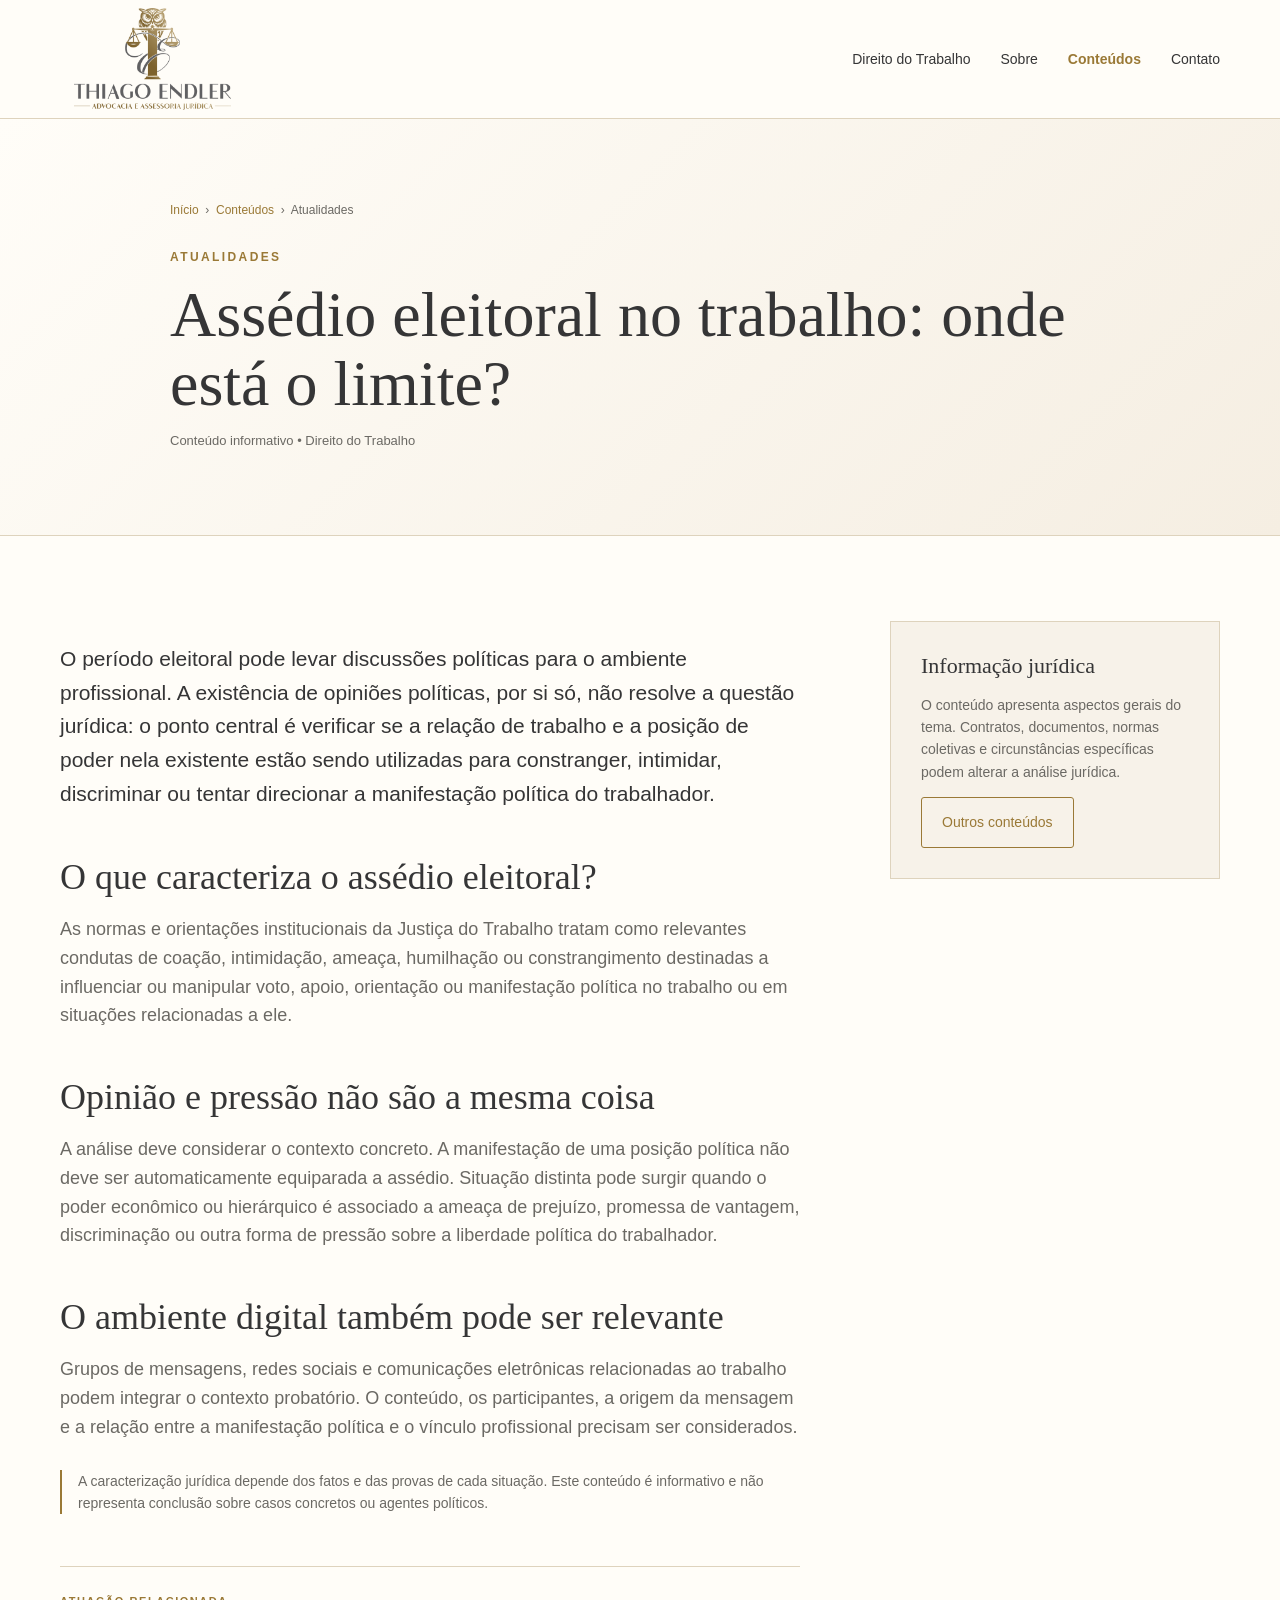
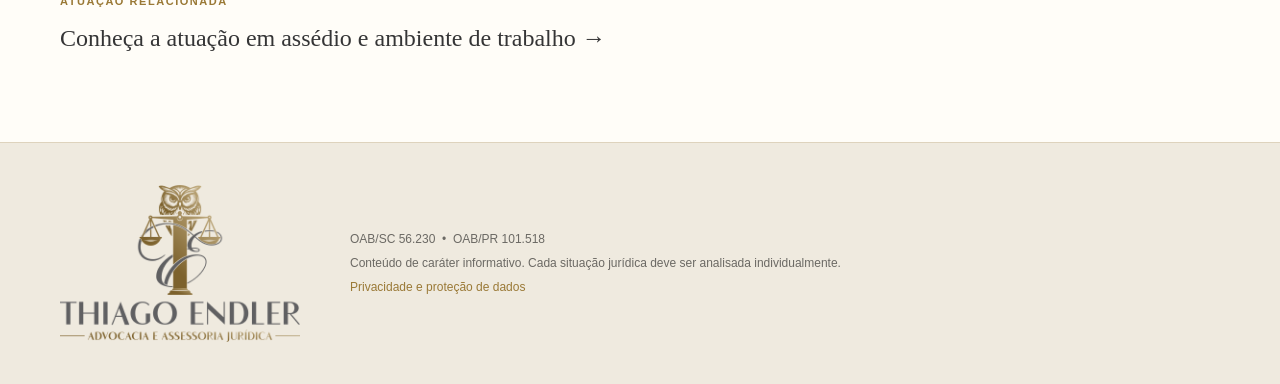
==== artigo-assedio-eleitoral.html @ 9b50f17a "Add files via upload" ====
<!doctype html><html lang="pt-BR"><head><meta charset="utf-8"><meta name="viewport" content="width=device-width,initial-scale=1"><title>Assédio eleitoral no trabalho: onde está o limite? | Thiago Endler Advocacia</title><meta name="description" content="Informações sobre assédio eleitoral nas relações de trabalho, liberdade política do trabalhador e limites do poder empregatício."><meta name="robots" content="index,follow,max-image-preview:large"><meta name="theme-color" content="#fffdf8"><meta property="og:locale" content="pt_BR"><meta property="og:type" content="website"><meta property="og:site_name" content="Thiago Endler Advocacia e Assessoria Jurídica"><link rel="canonical" href="https://thiagoendler.adv.br/artigo-assedio-eleitoral.html"><meta property="og:url" content="https://thiagoendler.adv.br/artigo-assedio-eleitoral.html"><meta property="og:image" content="https://thiagoendler.adv.br/assets/logo.png"><link rel="icon" href="assets/favicon.png"><link rel="stylesheet" href="styles.css"><script src="site.js" defer></script></head><body><header class="header"><div class="container nav"><a href="index.html"><img src="assets/logo.png" class="logo" alt="Thiago Endler Advocacia e Assessoria Jurídica"></a><button class="menu-toggle" type="button" aria-expanded="false" aria-controls="site-menu" aria-label="Abrir menu">Menu</button><nav id="site-menu"><a href="trabalho.html">Direito do Trabalho</a><a href="index.html#sobre">Sobre</a><a class="active" href="conteudos.html">Conteúdos</a><a href="index.html#contato">Contato</a></nav></div></header><main><article><section class="article-hero"><div class="container article-head"><div class="breadcrumb"><a href="index.html">Início</a> &nbsp;›&nbsp; <a href="conteudos.html">Conteúdos</a> &nbsp;›&nbsp; Atualidades</div><p class="eyebrow">ATUALIDADES</p><h1>Assédio eleitoral no trabalho: onde está o limite?</h1><p class="article-meta">Conteúdo informativo • Direito do Trabalho</p></div></section><section class="article-body"><div class="container article-layout"><div class="prose"><p>O período eleitoral pode levar discussões políticas para o ambiente profissional. A existência de opiniões políticas, por si só, não resolve a questão jurídica: o ponto central é verificar se a relação de trabalho e a posição de poder nela existente estão sendo utilizadas para constranger, intimidar, discriminar ou tentar direcionar a manifestação política do trabalhador.</p><h2>O que caracteriza o assédio eleitoral?</h2><p>As normas e orientações institucionais da Justiça do Trabalho tratam como relevantes condutas de coação, intimidação, ameaça, humilhação ou constrangimento destinadas a influenciar ou manipular voto, apoio, orientação ou manifestação política no trabalho ou em situações relacionadas a ele.</p><h2>Opinião e pressão não são a mesma coisa</h2><p>A análise deve considerar o contexto concreto. A manifestação de uma posição política não deve ser automaticamente equiparada a assédio. Situação distinta pode surgir quando o poder econômico ou hierárquico é associado a ameaça de prejuízo, promessa de vantagem, discriminação ou outra forma de pressão sobre a liberdade política do trabalhador.</p><h2>O ambiente digital também pode ser relevante</h2><p>Grupos de mensagens, redes sociais e comunicações eletrônicas relacionadas ao trabalho podem integrar o contexto probatório. O conteúdo, os participantes, a origem da mensagem e a relação entre a manifestação política e o vínculo profissional precisam ser considerados.</p><p class="note">A caracterização jurídica depende dos fatos e das provas de cada situação. Este conteúdo é informativo e não representa conclusão sobre casos concretos ou agentes políticos.</p><div class="article-service"><span>ATUAÇÃO RELACIONADA</span><a href="assedio-ambiente-trabalho.html">Conheça a atuação em assédio e ambiente de trabalho →</a></div></div><aside class="side-card"><h3>Informação jurídica</h3><p>O conteúdo apresenta aspectos gerais do tema. Contratos, documentos, normas coletivas e circunstâncias específicas podem alterar a análise jurídica.</p><a class="btn" href="conteudos.html">Outros conteúdos</a></aside></div></section></article></main><footer><div class="container footer"><img src="assets/logo.png" alt="Thiago Endler"><div><p>OAB/SC 56.230 &nbsp;•&nbsp; OAB/PR 101.518</p><p>Conteúdo de caráter informativo. Cada situação jurídica deve ser analisada individualmente.</p><p><a class="footer-link" href="privacidade.html">Privacidade e proteção de dados</a></p></div></div></footer></body></html>
---- styles.css ----
:root{--cream:#f7f2e9;--paper:#fffdf8;--gold:#9a7936;--gold2:#c5a25d;--char:#353536;--muted:#6b6964;--line:#ded3bd;--dark:#2e2f30}*{box-sizing:border-box}html{scroll-behavior:smooth}body{margin:0;background:var(--paper);color:var(--char);font-family:Arial,Helvetica,sans-serif;line-height:1.6}.container{width:min(1160px,calc(100% - 40px));margin:auto}.header{position:sticky;top:0;z-index:10;background:rgba(255,253,248,.94);backdrop-filter:blur(10px);border-bottom:1px solid var(--line)}.nav{height:118px;display:flex;align-items:center;justify-content:space-between}.logo{width:185px;max-height:102px;height:auto;object-fit:contain;display:block}.nav nav{display:flex;gap:30px}.nav a{color:var(--char);text-decoration:none;font-size:14px}.hero{min-height:700px;display:flex;align-items:center;background:radial-gradient(circle at 78% 40%,#eee3cf 0,transparent 34%),linear-gradient(135deg,#fffdf8 0,#f5eee2 100%);border-bottom:1px solid var(--line)}.hero-grid{display:grid;grid-template-columns:1.25fr .75fr;gap:80px;align-items:center}.eyebrow{font-size:12px;letter-spacing:.2em;color:var(--gold);font-weight:700}.hero h1,h2{font-family:Georgia,'Times New Roman',serif;font-weight:400;line-height:1.08;margin:.3em 0}.hero h1{font-size:clamp(48px,6vw,78px);max-width:850px}.hero h1 em{color:var(--gold);font-style:normal}.lead{font-size:19px;color:var(--muted);max-width:720px}.actions{display:flex;gap:12px;margin:32px 0}.btn{display:inline-block;padding:13px 20px;border:1px solid var(--gold);border-radius:3px;color:var(--gold);text-decoration:none;font-size:14px}.btn.primary{background:var(--gold);color:white}.oab{font-size:12px;letter-spacing:.08em;color:var(--muted)}.brand-art{min-height:430px;border:1px solid var(--line);display:flex;flex-direction:column;align-items:center;justify-content:center;background:rgba(255,255,255,.45);position:relative}.brand-art:before{content:"";position:absolute;inset:18px;border:1px solid rgba(154,121,54,.3)}.brand-art img{width:210px;opacity:.9}.brand-art span{font-family:Georgia,serif;font-size:28px;letter-spacing:.08em;margin-top:20px}.brand-art small{color:var(--gold);letter-spacing:.12em}.section{padding:100px 0}.soft{background:var(--cream)}h2{font-size:clamp(38px,4vw,58px);max-width:800px}.intro{max-width:780px;color:var(--muted);font-size:18px}.cards{display:grid;grid-template-columns:repeat(3,1fr);gap:18px;margin-top:45px}.cards article,.articles article{border:1px solid var(--line);padding:28px;min-height:210px;background:rgba(255,255,255,.5)}h3{font-family:Georgia,serif;font-size:24px;font-weight:400;line-height:1.25;margin:0 0 12px}.cards p,.split p,.articles p{color:var(--muted)}.split{display:grid;grid-template-columns:1fr 1fr;gap:90px;align-items:start}.split>div:last-child{padding-top:28px;font-size:18px}.dark{background:var(--dark);color:#f9f5ed}.dark .intro,.dark .articles p{color:#d7d0c4}.articles{display:grid;grid-template-columns:repeat(3,1fr);gap:18px;margin-top:45px}.articles article{border-color:#57534c;background:#353637}.articles span{font-size:11px;letter-spacing:.14em;color:var(--gold2)}.contact{display:grid;grid-template-columns:1.1fr .9fr;gap:80px}.contact-box{border-left:2px solid var(--gold);padding-left:32px}.contact-box strong{color:var(--gold)}footer{background:#efeadf;border-top:1px solid var(--line);padding:42px 0}.footer{display:flex;align-items:center;gap:50px}.footer img{width:240px}.footer p{margin:5px 0;color:var(--muted);font-size:12px}@media(max-width:820px){.nav{height:92px}.logo{width:145px;max-height:82px}.nav nav{display:none}.hero{min-height:auto;padding:90px 0}.hero-grid,.split,.contact{grid-template-columns:1fr;gap:45px}.brand-art{min-height:340px}.cards,.articles{grid-template-columns:1fr}.section{padding:72px 0}.hero h1{font-size:48px}.actions{flex-direction:column;align-items:flex-start}.footer{flex-direction:column;align-items:flex-start}.footer img{width:210px}}

.nav a.active{color:var(--gold);font-weight:700}.section-link{margin-top:32px}.section-link a{color:var(--gold);text-decoration:none;border-bottom:1px solid var(--gold);padding-bottom:3px}.page-hero{padding:105px 0 90px;background:radial-gradient(circle at 82% 40%,#eee3cf 0,transparent 30%),linear-gradient(135deg,#fffdf8 0,#f5eee2 100%);border-bottom:1px solid var(--line)}.page-hero-grid{display:grid;grid-template-columns:1.25fr .55fr;gap:90px;align-items:center}.page-hero h1{font-family:Georgia,'Times New Roman',serif;font-weight:400;font-size:clamp(46px,5.6vw,72px);line-height:1.06;margin:.2em 0 .35em;max-width:850px}.symbol-panel{border:1px solid var(--line);min-height:390px;display:flex;flex-direction:column;align-items:center;justify-content:center;padding:40px;text-align:center;background:rgba(255,255,255,.45);position:relative}.symbol-panel:before{content:"";position:absolute;inset:16px;border:1px solid rgba(154,121,54,.25)}.symbol-panel img{width:190px;position:relative}.symbol-panel p{position:relative;color:var(--muted);max-width:250px;margin-top:24px}.note{font-size:14px!important;border-left:2px solid var(--gold);padding-left:16px;color:var(--muted)!important;margin-top:28px}.service-list{margin-top:48px;border-top:1px solid var(--line)}.service-list article{display:grid;grid-template-columns:80px 1fr;gap:25px;padding:36px 0;border-bottom:1px solid var(--line)}.service-list article>span{font-family:Georgia,serif;font-size:28px;color:var(--gold)}.service-list h3{font-size:30px}.service-list p{color:var(--muted);max-width:900px;font-size:17px}.service-list a{font-size:13px;color:var(--gold);text-decoration:none}.evidence{background:#fbf8f1}.evidence-grid{display:grid;grid-template-columns:repeat(4,1fr);gap:16px;margin-top:40px}.evidence-grid>div{border-top:2px solid var(--gold);padding:22px 10px 10px 0}.evidence-grid strong{font-family:Georgia,serif;font-size:20px;font-weight:400}.evidence-grid p{color:var(--muted);font-size:14px}.dark .contact-box.light{border-left-color:var(--gold2)}.dark .contact-box.light p{color:#d7d0c4}.dark .contact-box.light strong{color:var(--gold2)}
@media(max-width:820px){.page-hero{padding:70px 0}.page-hero-grid{grid-template-columns:1fr;gap:40px}.symbol-panel{min-height:310px}.service-list article{grid-template-columns:48px 1fr;gap:14px}.service-list h3{font-size:26px}.evidence-grid{grid-template-columns:1fr 1fr}}@media(max-width:520px){.evidence-grid{grid-template-columns:1fr}}
/* Detail pages */
.detail-hero{padding:92px 0 78px;background:linear-gradient(135deg,#fffdf8 0,#f5eee2 100%);border-bottom:1px solid var(--line)}
.detail-hero h1{font-family:Georgia,'Times New Roman',serif;font-weight:400;font-size:clamp(46px,5.4vw,70px);line-height:1.06;margin:.18em 0 .32em;max-width:900px}
.breadcrumb{font-size:12px;color:var(--muted);margin-bottom:28px}.breadcrumb a{color:var(--gold);text-decoration:none}.detail-grid{display:grid;grid-template-columns:1.35fr .65fr;gap:90px;align-items:start}.detail-copy{font-size:18px;color:var(--muted)}.detail-copy h2{color:var(--char);margin-top:0}.detail-copy h3{color:var(--char);margin-top:38px}.side-card{border:1px solid var(--line);padding:30px;background:var(--cream);position:sticky;top:145px}.side-card h3{font-size:22px}.side-card p{font-size:14px;color:var(--muted)}.checklist{display:grid;grid-template-columns:1fr 1fr;gap:14px;margin:28px 0}.checklist div{border-top:1px solid var(--line);padding:16px 0;color:var(--muted)}.related-links{display:grid;grid-template-columns:repeat(3,1fr);gap:16px;margin-top:34px}.related-links a{border:1px solid var(--line);padding:22px;text-decoration:none;color:var(--char);font-family:Georgia,serif;font-size:20px;background:rgba(255,255,255,.45)}.related-links a:hover{border-color:var(--gold);color:var(--gold)}
@media(max-width:820px){.detail-hero{padding:65px 0}.detail-grid{grid-template-columns:1fr;gap:45px}.side-card{position:static}.checklist,.related-links{grid-template-columns:1fr}}
.card-title-link{color:inherit;text-decoration:none}.card-title-link:hover{color:var(--gold)}

/* Content hub and articles */
.article-title-link{color:inherit;text-decoration:none}.article-title-link:hover{color:var(--gold2)}.read-more{display:inline-block;margin-top:12px;color:var(--gold2);text-decoration:none;font-size:13px}.dark-link a{color:var(--gold2);border-bottom-color:var(--gold2)}.content-grid{display:grid;grid-template-columns:repeat(3,1fr);gap:20px}.content-card{border:1px solid var(--line);padding:30px;background:var(--paper)}.content-card span,.article-service span{font-size:11px;letter-spacing:.14em;color:var(--gold);font-weight:700}.content-card h2{font-size:30px;margin:12px 0}.content-card h2 a{color:var(--char);text-decoration:none}.content-card h2 a:hover{color:var(--gold)}.content-card p{color:var(--muted)}.content-card .read-more{color:var(--gold)}.article-hero{padding:82px 0 70px;background:linear-gradient(135deg,#fffdf8 0,#f5eee2 100%);border-bottom:1px solid var(--line)}.article-head{max-width:940px}.article-hero h1{font-family:Georgia,'Times New Roman',serif;font-size:clamp(44px,5vw,68px);font-weight:400;line-height:1.08;margin:.2em 0}.article-meta{color:var(--muted);font-size:13px}.article-body{padding:85px 0}.article-layout{display:grid;grid-template-columns:minmax(0,1fr) 330px;gap:90px;align-items:start}.prose{max-width:790px;font-size:18px;color:var(--muted)}.prose>p:first-child{font-size:21px;color:var(--char)}.prose h2{font-size:36px;color:var(--char);margin:48px 0 18px}.article-service{margin-top:52px;padding-top:26px;border-top:1px solid var(--line);display:flex;flex-direction:column;gap:8px}.article-service a{font-family:Georgia,serif;font-size:24px;color:var(--char);text-decoration:none}.article-service a:hover{color:var(--gold)}@media(max-width:820px){.content-grid{grid-template-columns:1fr}.article-layout{grid-template-columns:1fr;gap:45px}.article-hero{padding:62px 0 55px}.article-body{padding:65px 0}.prose h2{font-size:31px}}

/* v1.6 — acessibilidade, contatos e navegação móvel */
a:focus-visible,button:focus-visible{outline:3px solid var(--gold2);outline-offset:4px}.menu-toggle{display:none;background:transparent;border:1px solid var(--gold);color:var(--char);padding:9px 13px;border-radius:3px;font:inherit;font-size:13px;cursor:pointer}.contact-link{color:inherit;text-decoration:none;border-bottom:1px solid rgba(154,121,54,.45)}.contact-link:hover{color:var(--gold)}.dark .contact-link{color:inherit}.dark .contact-link:hover{color:var(--gold2)}.footer-link{color:var(--gold);text-decoration:none}.footer-link:hover{text-decoration:underline}
@media(max-width:820px){.nav{position:relative}.menu-toggle{display:block}.nav nav{display:none;position:absolute;top:92px;left:0;right:0;background:var(--paper);border:1px solid var(--line);box-shadow:0 12px 28px rgba(53,53,54,.08);padding:10px 20px 18px;flex-direction:column;gap:0}.nav nav.open{display:flex}.nav nav a{padding:13px 0;border-bottom:1px solid var(--line)}.nav nav a:last-child{border-bottom:0}}
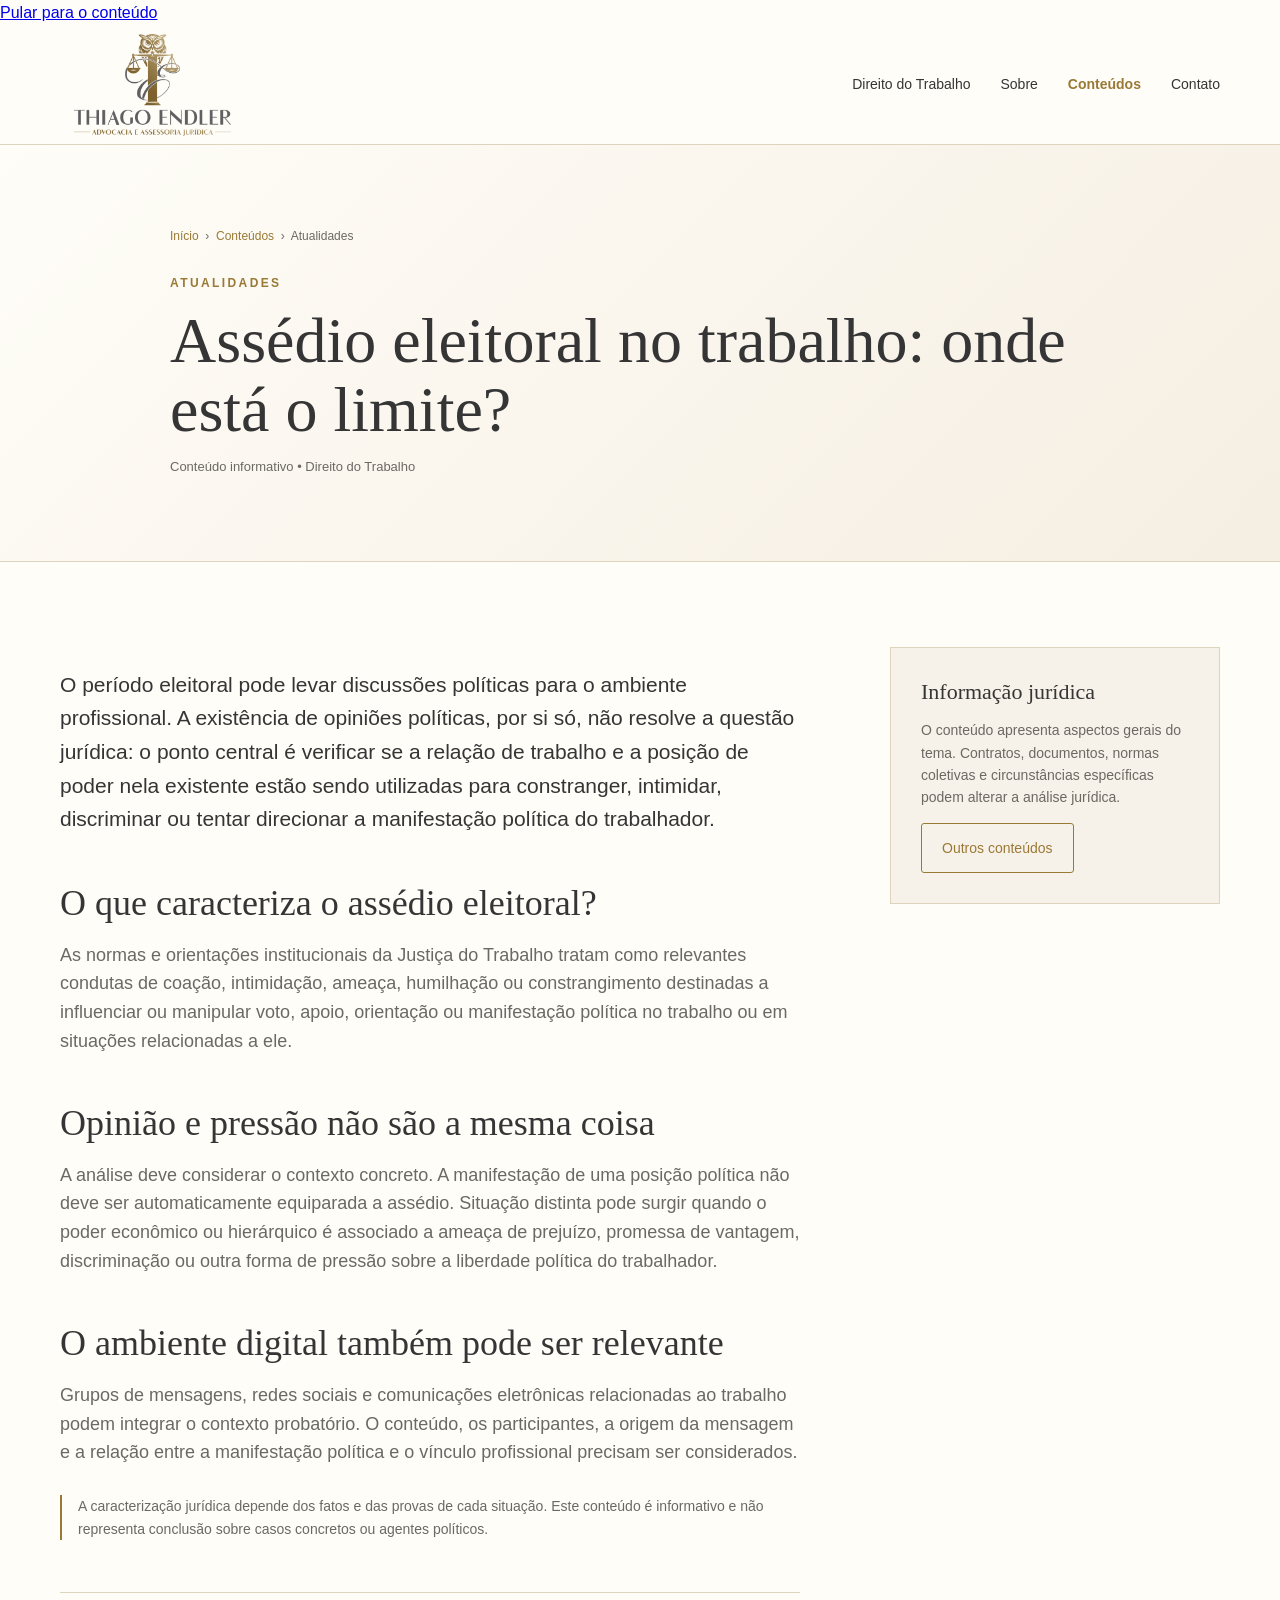
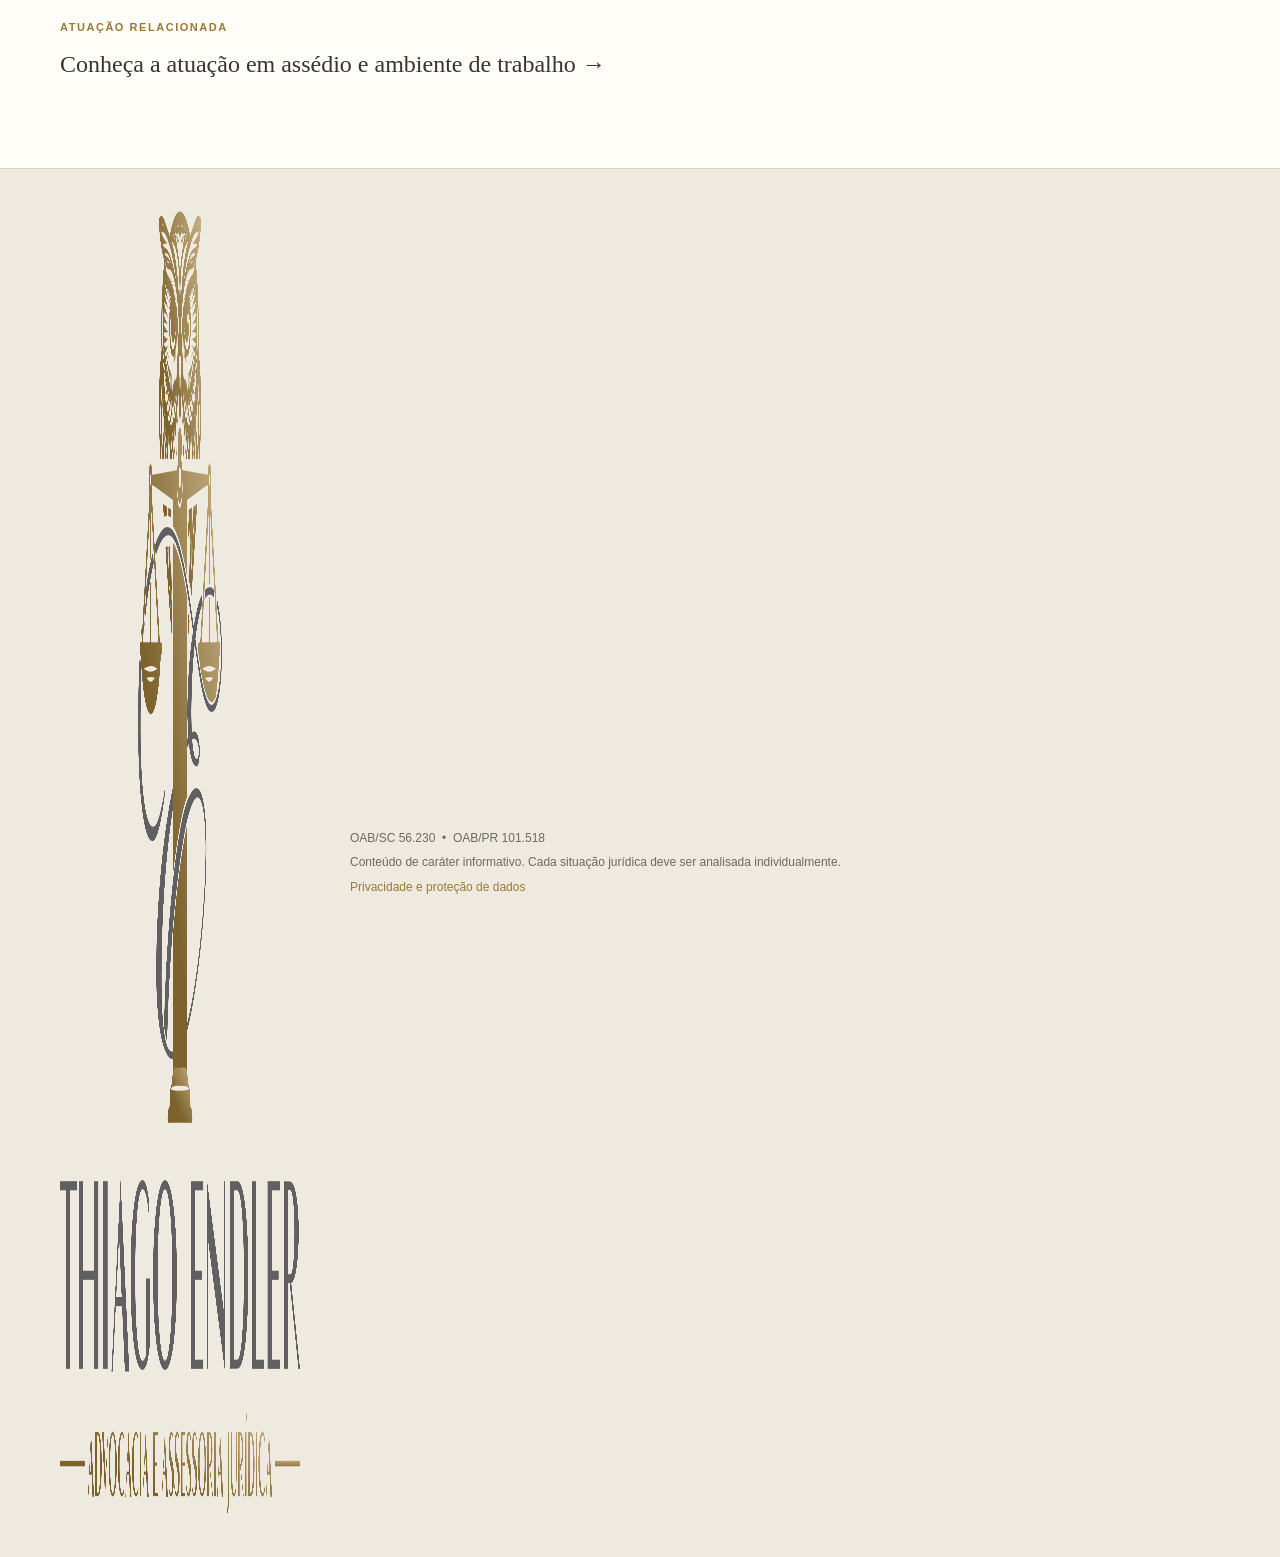
==== commit e84ba791: "v1.7: otimização técnica de artigo-assedio-eleitoral.html" ====
--- a/artigo-assedio-eleitoral.html
+++ b/artigo-assedio-eleitoral.html
@@ -1 +1 @@
-<!doctype html><html lang="pt-BR"><head><meta charset="utf-8"><meta name="viewport" content="width=device-width,initial-scale=1"><title>Assédio eleitoral no trabalho: onde está o limite? | Thiago Endler Advocacia</title><meta name="description" content="Informações sobre assédio eleitoral nas relações de trabalho, liberdade política do trabalhador e limites do poder empregatício."><meta name="robots" content="index,follow,max-image-preview:large"><meta name="theme-color" content="#fffdf8"><meta property="og:locale" content="pt_BR"><meta property="og:type" content="website"><meta property="og:site_name" content="Thiago Endler Advocacia e Assessoria Jurídica"><link rel="canonical" href="https://thiagoendler.adv.br/artigo-assedio-eleitoral.html"><meta property="og:url" content="https://thiagoendler.adv.br/artigo-assedio-eleitoral.html"><meta property="og:image" content="https://thiagoendler.adv.br/assets/logo.png"><link rel="icon" href="assets/favicon.png"><link rel="stylesheet" href="styles.css"><script src="site.js" defer></script></head><body><header class="header"><div class="container nav"><a href="index.html"><img src="assets/logo.png" class="logo" alt="Thiago Endler Advocacia e Assessoria Jurídica"></a><button class="menu-toggle" type="button" aria-expanded="false" aria-controls="site-menu" aria-label="Abrir menu">Menu</button><nav id="site-menu"><a href="trabalho.html">Direito do Trabalho</a><a href="index.html#sobre">Sobre</a><a class="active" href="conteudos.html">Conteúdos</a><a href="index.html#contato">Contato</a></nav></div></header><main><article><section class="article-hero"><div class="container article-head"><div class="breadcrumb"><a href="index.html">Início</a> &nbsp;›&nbsp; <a href="conteudos.html">Conteúdos</a> &nbsp;›&nbsp; Atualidades</div><p class="eyebrow">ATUALIDADES</p><h1>Assédio eleitoral no trabalho: onde está o limite?</h1><p class="article-meta">Conteúdo informativo • Direito do Trabalho</p></div></section><section class="article-body"><div class="container article-layout"><div class="prose"><p>O período eleitoral pode levar discussões políticas para o ambiente profissional. A existência de opiniões políticas, por si só, não resolve a questão jurídica: o ponto central é verificar se a relação de trabalho e a posição de poder nela existente estão sendo utilizadas para constranger, intimidar, discriminar ou tentar direcionar a manifestação política do trabalhador.</p><h2>O que caracteriza o assédio eleitoral?</h2><p>As normas e orientações institucionais da Justiça do Trabalho tratam como relevantes condutas de coação, intimidação, ameaça, humilhação ou constrangimento destinadas a influenciar ou manipular voto, apoio, orientação ou manifestação política no trabalho ou em situações relacionadas a ele.</p><h2>Opinião e pressão não são a mesma coisa</h2><p>A análise deve considerar o contexto concreto. A manifestação de uma posição política não deve ser automaticamente equiparada a assédio. Situação distinta pode surgir quando o poder econômico ou hierárquico é associado a ameaça de prejuízo, promessa de vantagem, discriminação ou outra forma de pressão sobre a liberdade política do trabalhador.</p><h2>O ambiente digital também pode ser relevante</h2><p>Grupos de mensagens, redes sociais e comunicações eletrônicas relacionadas ao trabalho podem integrar o contexto probatório. O conteúdo, os participantes, a origem da mensagem e a relação entre a manifestação política e o vínculo profissional precisam ser considerados.</p><p class="note">A caracterização jurídica depende dos fatos e das provas de cada situação. Este conteúdo é informativo e não representa conclusão sobre casos concretos ou agentes políticos.</p><div class="article-service"><span>ATUAÇÃO RELACIONADA</span><a href="assedio-ambiente-trabalho.html">Conheça a atuação em assédio e ambiente de trabalho →</a></div></div><aside class="side-card"><h3>Informação jurídica</h3><p>O conteúdo apresenta aspectos gerais do tema. Contratos, documentos, normas coletivas e circunstâncias específicas podem alterar a análise jurídica.</p><a class="btn" href="conteudos.html">Outros conteúdos</a></aside></div></section></article></main><footer><div class="container footer"><img src="assets/logo.png" alt="Thiago Endler"><div><p>OAB/SC 56.230 &nbsp;•&nbsp; OAB/PR 101.518</p><p>Conteúdo de caráter informativo. Cada situação jurídica deve ser analisada individualmente.</p><p><a class="footer-link" href="privacidade.html">Privacidade e proteção de dados</a></p></div></div></footer></body></html>+<!doctype html><html lang="pt-BR"><head><meta charset="utf-8"><meta name="viewport" content="width=device-width,initial-scale=1"><title>Assédio eleitoral no trabalho | Thiago Endler Advocacia</title><meta name="description" content="Informações sobre assédio eleitoral nas relações de trabalho, liberdade política do trabalhador e limites do poder empregatício."><meta name="robots" content="index,follow,max-image-preview:large"><meta name="theme-color" content="#fffdf8"><meta property="og:locale" content="pt_BR"><meta property="og:type" content="website"><meta property="og:site_name" content="Thiago Endler Advocacia e Assessoria Jurídica"><meta property="og:title" content="Assédio eleitoral no trabalho | Thiago Endler Advocacia"><meta property="og:description" content="Informações sobre assédio eleitoral nas relações de trabalho, liberdade política do trabalhador e limites do poder empregatício."><link rel="canonical" href="https://thiagoendler.adv.br/artigo-assedio-eleitoral.html"><meta property="og:url" content="https://thiagoendler.adv.br/artigo-assedio-eleitoral.html"><meta property="og:image" content="https://thiagoendler.adv.br/assets/logo.png"><meta name="twitter:card" content="summary_large_image"><link rel="icon" href="assets/favicon.png"><link rel="stylesheet" href="styles.css"><script src="site.js" defer></script><script type="application/ld+json">{"@context":"https://schema.org","@type":"Article","headline":"Assédio eleitoral no trabalho: onde está o limite?","description":"Informações sobre assédio eleitoral nas relações de trabalho, liberdade política do trabalhador e limites do poder empregatício.","url":"https://thiagoendler.adv.br/artigo-assedio-eleitoral.html","inLanguage":"pt-BR","author":{"@type":"Person","name":"Thiago Endler"},"publisher":{"@type":"LegalService","name":"Thiago Endler Advocacia e Assessoria Jurídica","url":"https://thiagoendler.adv.br/"}}</script></head><body><a class="skip-link" href="#conteudo-principal">Pular para o conteúdo</a><header class="header"><div class="container nav"><a href="index.html"><img src="assets/logo.png" class="logo" alt="Thiago Endler Advocacia e Assessoria Jurídica" width="2000" height="1304"></a><button class="menu-toggle" type="button" aria-expanded="false" aria-controls="site-menu" aria-label="Abrir menu">Menu</button><nav id="site-menu"><a href="trabalho.html">Direito do Trabalho</a><a href="index.html#sobre">Sobre</a><a class="active" href="conteudos.html">Conteúdos</a><a href="index.html#contato">Contato</a></nav></div></header><main id="conteudo-principal"><article><section class="article-hero"><div class="container article-head"><div class="breadcrumb"><a href="index.html">Início</a> &nbsp;›&nbsp; <a href="conteudos.html">Conteúdos</a> &nbsp;›&nbsp; Atualidades</div><p class="eyebrow">ATUALIDADES</p><h1>Assédio eleitoral no trabalho: onde está o limite?</h1><p class="article-meta">Conteúdo informativo • Direito do Trabalho</p></div></section><section class="article-body"><div class="container article-layout"><div class="prose"><p>O período eleitoral pode levar discussões políticas para o ambiente profissional. A existência de opiniões políticas, por si só, não resolve a questão jurídica: o ponto central é verificar se a relação de trabalho e a posição de poder nela existente estão sendo utilizadas para constranger, intimidar, discriminar ou tentar direcionar a manifestação política do trabalhador.</p><h2>O que caracteriza o assédio eleitoral?</h2><p>As normas e orientações institucionais da Justiça do Trabalho tratam como relevantes condutas de coação, intimidação, ameaça, humilhação ou constrangimento destinadas a influenciar ou manipular voto, apoio, orientação ou manifestação política no trabalho ou em situações relacionadas a ele.</p><h2>Opinião e pressão não são a mesma coisa</h2><p>A análise deve considerar o contexto concreto. A manifestação de uma posição política não deve ser automaticamente equiparada a assédio. Situação distinta pode surgir quando o poder econômico ou hierárquico é associado a ameaça de prejuízo, promessa de vantagem, discriminação ou outra forma de pressão sobre a liberdade política do trabalhador.</p><h2>O ambiente digital também pode ser relevante</h2><p>Grupos de mensagens, redes sociais e comunicações eletrônicas relacionadas ao trabalho podem integrar o contexto probatório. O conteúdo, os participantes, a origem da mensagem e a relação entre a manifestação política e o vínculo profissional precisam ser considerados.</p><p class="note">A caracterização jurídica depende dos fatos e das provas de cada situação. Este conteúdo é informativo e não representa conclusão sobre casos concretos ou agentes políticos.</p><div class="article-service"><span>ATUAÇÃO RELACIONADA</span><a href="assedio-ambiente-trabalho.html">Conheça a atuação em assédio e ambiente de trabalho →</a></div></div><aside class="side-card"><h3>Informação jurídica</h3><p>O conteúdo apresenta aspectos gerais do tema. Contratos, documentos, normas coletivas e circunstâncias específicas podem alterar a análise jurídica.</p><a class="btn" href="conteudos.html">Outros conteúdos</a></aside></div></section></article></main><footer><div class="container footer"><img src="assets/logo.png" alt="Thiago Endler" width="2000" height="1304" loading="lazy"><div><p>OAB/SC 56.230 &nbsp;•&nbsp; OAB/PR 101.518</p><p>Conteúdo de caráter informativo. Cada situação jurídica deve ser analisada individualmente.</p><p><a class="footer-link" href="privacidade.html">Privacidade e proteção de dados</a></p></div></div></footer></body></html>
